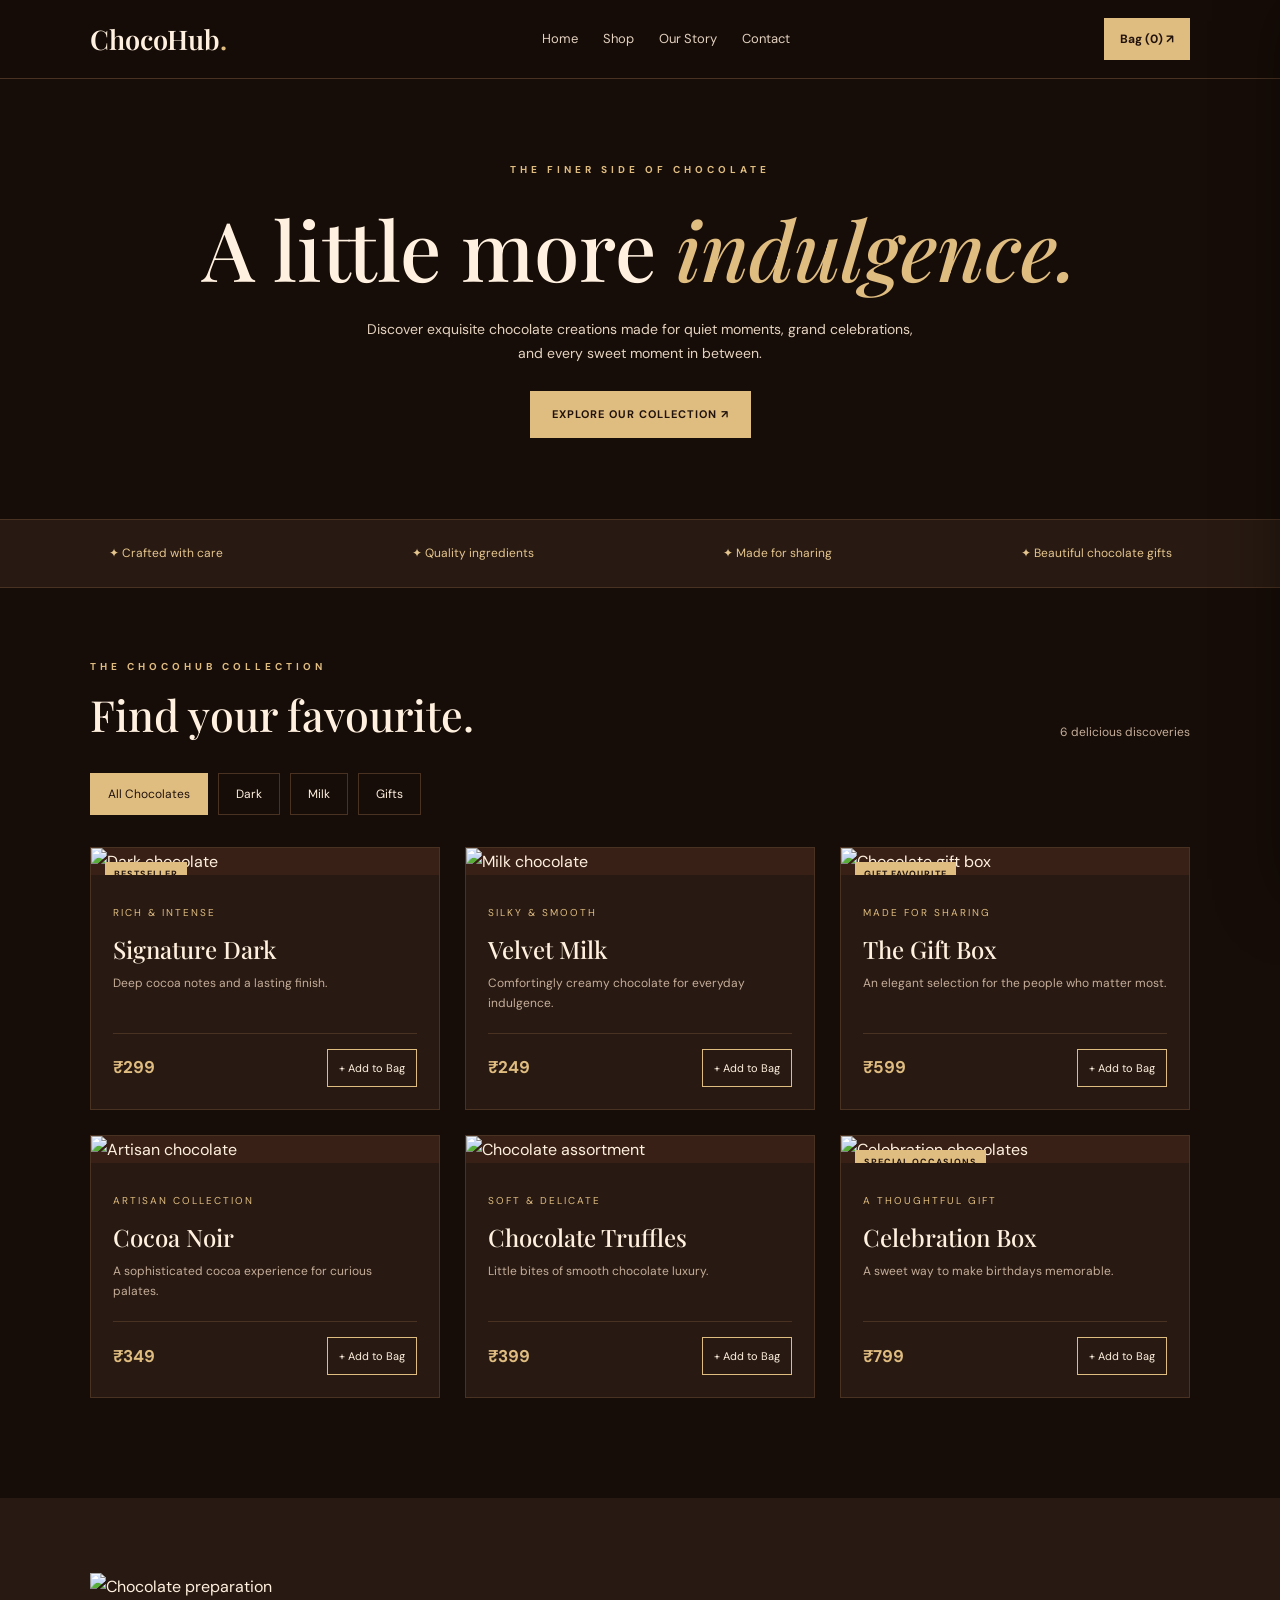
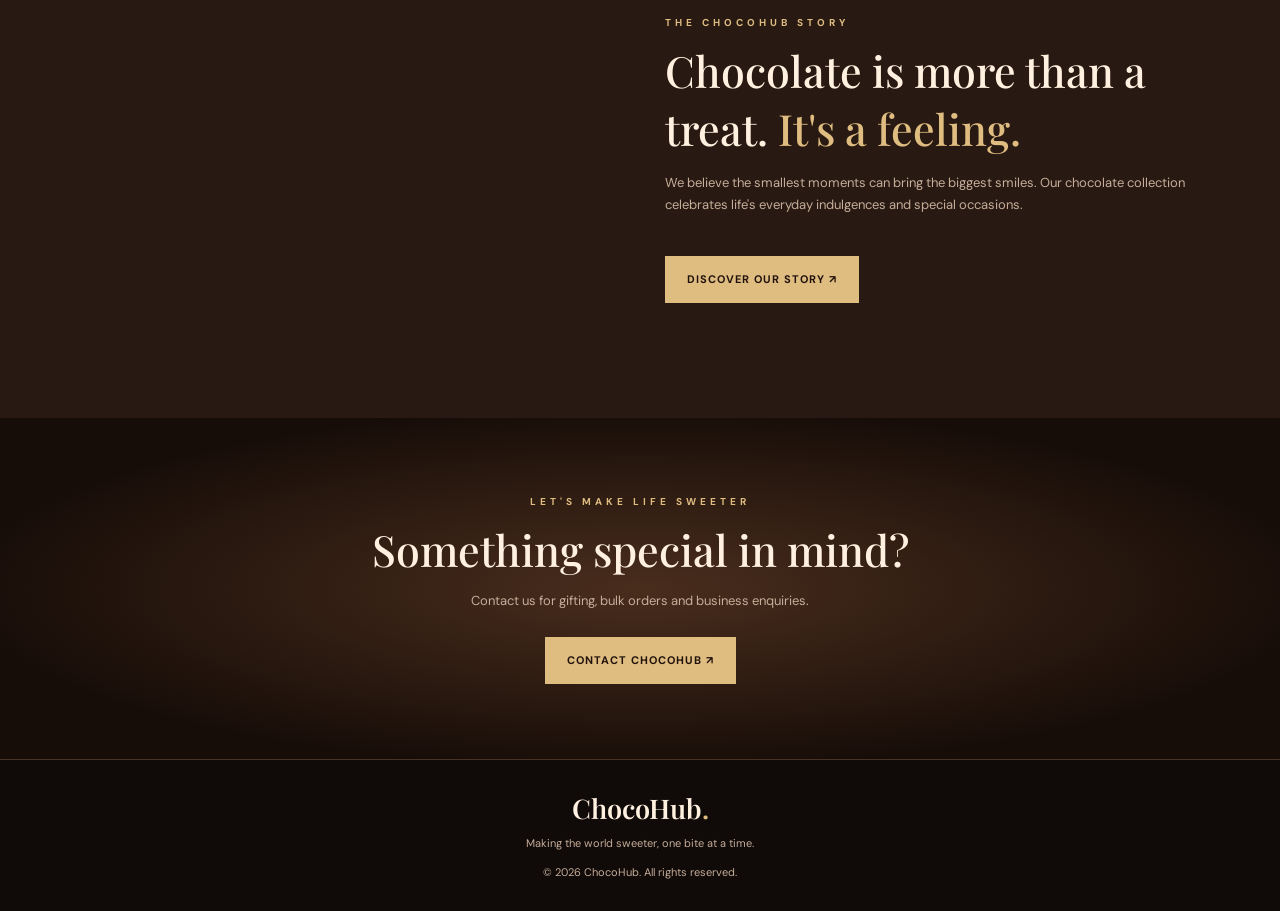
==== products.html @ d2ad532e "added home and products page" ====
<!DOCTYPE html>
<html lang="en">
<head>
<meta charset="UTF-8">
<meta name="viewport" content="width=device-width, initial-scale=1.0">
<title>ChocoHub | Premium Chocolate Collection</title>
<link href="https://fonts.googleapis.com/css2?family=Playfair+Display:wght@400;500;600;700&family=DM+Sans:wght@400;500;600;700&display=swap" rel="stylesheet">
<style>
:root{--bg:#170d08;--card:#281a12;--gold:#dfbc80;--cream:#fff0df;--muted:#c5ad99;--line:#493222}
*{box-sizing:border-box;margin:0;padding:0}
html{scroll-behavior:smooth}
body{background:var(--bg);color:var(--cream);font-family:'DM Sans',sans-serif;line-height:1.7}
a{color:inherit;text-decoration:none}
button{font:inherit;cursor:pointer}
.navbar{position:sticky;top:0;z-index:10;background:#170d08f5;border-bottom:1px solid var(--line);padding:18px 7%;display:flex;align-items:center;justify-content:space-between;gap:20px}
.logo{font:600 27px 'Playfair Display',serif}
.logo span{color:var(--gold)}
.nav-links{display:flex;gap:25px;font-size:13px;color:#e2d1c0}
.nav-links a:hover{color:var(--gold)}
.cart-button{background:var(--gold);color:#21130c;padding:11px 16px;border:0;font-size:12px;font-weight:bold}
.hero{min-height:440px;display:grid;place-items:center;text-align:center;position:relative;isolation:isolate;overflow:hidden;padding:80px 20px}
.hero:before{content:"";position:absolute;inset:0;z-index:-2;background:url('https://images.unsplash.com/photo-1548907040-4d42bfc2f0c9?auto=format&fit=crop&w=1800&q=85') center/cover}
.hero:after{content:"";position:absolute;inset:0;z-index:-1;background:linear-gradient(90deg,#170d08e8,#170d0866,#170d08e8),linear-gradient(0deg,var(--bg),transparent)}
.eyebrow{font-size:10px;letter-spacing:4px;color:var(--gold);font-weight:bold}
h1{font:500 clamp(45px,8vw,82px)/1.15 'Playfair Display',serif;margin:23px 0}
h1 em{color:var(--gold)}
.hero p{max-width:550px;margin:auto;color:#e5d3c1;font-size:14px}
.btn{display:inline-block;background:var(--gold);color:#21130c;padding:14px 22px;margin-top:25px;font-size:11px;font-weight:bold;letter-spacing:1px}
.benefits{display:flex;justify-content:space-around;gap:18px;flex-wrap:wrap;padding:23px;background:#281a12;border-block:1px solid var(--line);font-size:12px;color:#e5c58e}
.shop{max-width:1400px;margin:auto;padding:70px 7% 100px}
.shop-heading{display:flex;justify-content:space-between;align-items:end;gap:20px;flex-wrap:wrap;margin-bottom:30px}
h2{font:500 clamp(30px,4vw,43px) 'Playfair Display',serif;margin-top:10px}
.muted{font-size:12px;color:var(--muted)}
.filters{display:flex;flex-wrap:wrap;gap:10px;margin-bottom:32px}
.filter{border:1px solid var(--line);background:transparent;color:var(--cream);padding:10px 17px;font-size:12px}
.filter.active,.filter:hover{background:var(--gold);color:#21130c;border-color:var(--gold)}
.grid{display:grid;grid-template-columns:repeat(3,minmax(0,1fr));gap:25px}
.card{background:var(--card);border:1px solid var(--line);overflow:hidden;transition:.3s}
.card:hover{transform:translateY(-5px);border-color:var(--gold)}
.card[hidden]{display:none}
.photo{position:relative;overflow:hidden;background:#382016}
.photo img{width:100%;height:270px;object-fit:cover;transition:transform .5s}
.card:hover .photo img{transform:scale(1.05)}
.tag{position:absolute;top:14px;left:14px;background:var(--gold);color:#21130c;padding:5px 9px;font-size:9px;font-weight:bold;letter-spacing:1px}
.info{padding:22px}
.type{font-size:10px;letter-spacing:2px;color:var(--gold)}
.info h3{font:500 24px 'Playfair Display',serif;margin:8px 0}
.info p{color:var(--muted);font-size:12px;min-height:42px}
.bottom{display:flex;align-items:center;justify-content:space-between;gap:8px;margin-top:18px;padding-top:15px;border-top:1px solid var(--line)}
.price{color:var(--gold);font-weight:bold;font-size:17px}
.add{background:transparent;border:1px solid var(--gold);color:var(--cream);padding:9px 11px;font-size:11px}
.add:hover{background:var(--gold);color:#21130c}
.story{display:grid;grid-template-columns:1fr 1fr;gap:50px;align-items:center;padding:75px 7%;background:var(--card)}
.story img{width:100%;height:370px;object-fit:cover}
.story p{color:var(--muted);font-size:13px;margin:15px 0}
.contact{text-align:center;padding:75px 20px;background:radial-gradient(ellipse,#492d1d,#170d08 75%)}
.contact p{color:var(--muted);font-size:13px;margin-top:12px}
footer{text-align:center;padding:30px 15px;background:#100a08;color:var(--muted);font-size:11px;border-top:1px solid var(--line)}
footer .logo{display:block;color:var(--cream);margin-bottom:8px}
.cart{position:fixed;z-index:30;right:0;top:0;height:100%;width:min(400px,100%);padding:25px;background:#21150f;border-left:1px solid var(--line);box-shadow:-20px 0 60px #0006;overflow-y:auto;transform:translateX(105%);transition:transform .3s}
.cart.open{transform:translateX(0)}
.cart-head{display:flex;justify-content:space-between;align-items:center;border-bottom:1px solid var(--line);padding-bottom:18px}
.cart-head h2{font-size:25px}
.close{border:0;background:none;color:var(--cream);font-size:27px}
.item{display:flex;justify-content:space-between;gap:12px;padding:14px 0;border-bottom:1px solid var(--line)}
.item h3{font-size:13px}
.item p{font-size:12px;color:var(--gold)}
.remove{border:0;background:none;color:#e8b9a3;font-size:10px}
.total{display:flex;justify-content:space-between;margin:22px 0;font-weight:bold}
.checkout{width:100%;padding:14px;border:0;background:var(--gold);color:#21130c;font-size:11px;font-weight:bold}
@media(max-width:800px){.navbar{padding:16px 4%}.nav-links{gap:12px;font-size:11px}.grid{grid-template-columns:repeat(2,minmax(0,1fr))}.shop{padding-inline:5%}}
@media(max-width:560px){.navbar{flex-wrap:wrap}.logo{font-size:23px}.nav-links{order:3;width:100%;justify-content:space-between}.grid{grid-template-columns:1fr;max-width:420px;margin:auto}.photo img{height:280px}.story{grid-template-columns:1fr;padding:45px 6%;gap:25px}.story img{height:260px}.hero{min-height:380px}}
</style>
</head>
<body>

<header class="navbar">
<a class="logo" href="index.html">ChocoHub<span>.</span></a>
<nav class="nav-links">
<a href="index.html">Home</a>
<a href="#products">Shop</a>
<a href="#story">Our Story</a>
<a href="#contact">Contact</a>
</nav>
<button class="cart-button" id="openCart">Bag (<span id="count">0</span>) ↗</button>
</header>

<section class="hero">
<div>
<div class="eyebrow">THE FINER SIDE OF CHOCOLATE</div>
<h1>A little more <em>indulgence.</em></h1>
<p>Discover exquisite chocolate creations made for quiet moments, grand celebrations, and every sweet moment in between.</p>
<a href="#products" class="btn">EXPLORE OUR COLLECTION ↗</a>
</div>
</section>

<div class="benefits">
<div>✦ Crafted with care</div><div>✦ Quality ingredients</div><div>✦ Made for sharing</div><div>✦ Beautiful chocolate gifts</div>
</div>

<main>
<section class="shop" id="products">
<div class="shop-heading">
<div><div class="eyebrow">THE CHOCOHUB COLLECTION</div><h2>Find your favourite.</h2></div>
<p class="muted" id="result">6 delicious discoveries</p>
</div>
<div class="filters">
<button class="filter active" data-cat="all">All Chocolates</button>
<button class="filter" data-cat="dark">Dark</button>
<button class="filter" data-cat="milk">Milk</button>
<button class="filter" data-cat="gifts">Gifts</button>
</div>

<div class="grid">
<article class="card" data-category="dark">
<div class="photo"><img src="https://images.unsplash.com/photo-1606313564200-e75d5e30476c?auto=format&fit=crop&w=800&q=85" alt="Dark chocolate" loading="lazy" onerror="this.onerror=null;this.src='https://placehold.co/600x400/382016/F0D2A0?text=Dark+Chocolate'"><span class="tag">BESTSELLER</span></div>
<div class="info"><span class="type">RICH & INTENSE</span><h3>Signature Dark</h3><p>Deep cocoa notes and a lasting finish.</p><div class="bottom"><span class="price">₹299</span><button class="add" data-name="Signature Dark" data-price="299">+ Add to Bag</button></div></div>
</article>

<article class="card" data-category="milk">
<div class="photo"><img src="https://images.unsplash.com/photo-1481391319762-47dff72954d9?auto=format&fit=crop&w=800&q=85" alt="Milk chocolate" loading="lazy" onerror="this.onerror=null;this.src='https://placehold.co/600x400/382016/F0D2A0?text=Milk+Chocolate'"></div>
<div class="info"><span class="type">SILKY & SMOOTH</span><h3>Velvet Milk</h3><p>Comfortingly creamy chocolate for everyday indulgence.</p><div class="bottom"><span class="price">₹249</span><button class="add" data-name="Velvet Milk" data-price="249">+ Add to Bag</button></div></div>
</article>

<article class="card" data-category="gifts">
<div class="photo"><img src="https://images.unsplash.com/photo-1549007994-cb92caebd54b?auto=format&fit=crop&w=800&q=85" alt="Chocolate gift box" loading="lazy" onerror="this.onerror=null;this.src='https://placehold.co/600x400/382016/F0D2A0?text=Chocolate+Gifts'"><span class="tag">GIFT FAVOURITE</span></div>
<div class="info"><span class="type">MADE FOR SHARING</span><h3>The Gift Box</h3><p>An elegant selection for the people who matter most.</p><div class="bottom"><span class="price">₹599</span><button class="add" data-name="The Gift Box" data-price="599">+ Add to Bag</button></div></div>
</article>

<article class="card" data-category="dark">
<div class="photo"><img src="https://images.unsplash.com/photo-1511381939415-e44015466834?auto=format&fit=crop&w=800&q=85" alt="Artisan chocolate" loading="lazy" onerror="this.onerror=null;this.src='https://placehold.co/600x400/382016/F0D2A0?text=Artisan+Chocolate'"></div>
<div class="info"><span class="type">ARTISAN COLLECTION</span><h3>Cocoa Noir</h3><p>A sophisticated cocoa experience for curious palates.</p><div class="bottom"><span class="price">₹349</span><button class="add" data-name="Cocoa Noir" data-price="349">+ Add to Bag</button></div></div>
</article>

<article class="card" data-category="milk">
<div class="photo"><img src="https://images.unsplash.com/photo-1548907040-4d42bfc2f0c9?auto=format&fit=crop&w=800&q=85" alt="Chocolate assortment" loading="lazy" onerror="this.onerror=null;this.src='https://placehold.co/600x400/382016/F0D2A0?text=Chocolate+Truffles'"></div>
<div class="info"><span class="type">SOFT & DELICATE</span><h3>Chocolate Truffles</h3><p>Little bites of smooth chocolate luxury.</p><div class="bottom"><span class="price">₹399</span><button class="add" data-name="Chocolate Truffles" data-price="399">+ Add to Bag</button></div></div>
</article>

<article class="card" data-category="gifts">
<div class="photo"><img src="https://images.unsplash.com/photo-1481391319762-47dff72954d9?auto=format&fit=crop&w=800&q=85" alt="Celebration chocolates" loading="lazy" onerror="this.onerror=null;this.src='https://placehold.co/600x400/382016/F0D2A0?text=Celebration+Box'"><span class="tag">SPECIAL OCCASIONS</span></div>
<div class="info"><span class="type">A THOUGHTFUL GIFT</span><h3>Celebration Box</h3><p>A sweet way to make birthdays memorable.</p><div class="bottom"><span class="price">₹799</span><button class="add" data-name="Celebration Box" data-price="799">+ Add to Bag</button></div></div>
</article>
</div>
</section>

<section class="story" id="story">
<img src="https://images.unsplash.com/photo-1575377427642-087cf684f29d?auto=format&fit=crop&w=1000&q=85" alt="Chocolate preparation" loading="lazy" onerror="this.onerror=null;this.src='https://placehold.co/800x500/382016/F0D2A0?text=Our+Story'">
<div><div class="eyebrow">THE CHOCOHUB STORY</div><h2>Chocolate is more than a treat. <span style="color:var(--gold)">It's a feeling.</span></h2><p class="muted">We believe the smallest moments can bring the biggest smiles. Our chocolate collection celebrates life's everyday indulgences and special occasions.</p><a class="btn" href="index.html#about">DISCOVER OUR STORY ↗</a></div>
</section>

<section class="contact" id="contact">
<div class="eyebrow">LET'S MAKE LIFE SWEETER</div>
<h2>Something special in mind?</h2>
<p>Contact us for gifting, bulk orders and business enquiries.</p>
<a class="btn" href="mailto:hello@chocohub.com?subject=ChocoHub%20Enquiry">CONTACT CHOCOHUB ↗</a>
</section>
</main>

<aside class="cart" id="cart" aria-label="Shopping bag">
<div class="cart-head"><h2>Your chocolate bag</h2><button class="close" id="closeCart" aria-label="Close cart">×</button></div>
<div id="items"><p class="empty">Your bag is waiting for something sweet.</p></div>
<div class="total"><span>Total</span><span id="total">₹0</span></div>
<button class="checkout" id="checkout">ENQUIRE ABOUT YOUR ORDER ↗</button>
<p class="muted" style="margin-top:12px">Demo cart only. Payments are not processed here.</p>
</aside>

<footer><a class="logo" href="index.html">ChocoHub<span>.</span></a><p>Making the world sweeter, one bite at a time.</p><p style="margin-top:10px">© <span id="year"></span> ChocoHub. All rights reserved.</p></footer>

<script>
const cart=[];
const panel=document.getElementById('cart');
document.getElementById('year').textContent=new Date().getFullYear();

document.getElementById('openCart').onclick=()=>panel.classList.add('open');
document.getElementById('closeCart').onclick=()=>panel.classList.remove('open');

function renderCart(){
const items=document.getElementById('items');
items.innerHTML='';
if(!cart.length)items.innerHTML='<p class="empty">Your bag is waiting for something sweet.</p>';
cart.forEach((item,index)=>{
const row=document.createElement('div');row.className='item';
const details=document.createElement('div');
const name=document.createElement('h3');name.textContent=item.name+' × '+item.qty;
const price=document.createElement('p');price.textContent='₹'+item.price*item.qty;
details.append(name,price);
const remove=document.createElement('button');remove.className='remove';remove.textContent='REMOVE';
remove.onclick=()=>{cart.splice(index,1);renderCart()};
row.append(details,remove);items.append(row);
});
document.getElementById('count').textContent=cart.reduce((s,i)=>s+i.qty,0);
document.getElementById('total').textContent='₹'+cart.reduce((s,i)=>s+i.price*i.qty,0).toLocaleString('en-IN');
}

document.querySelectorAll('.add').forEach(button=>{
button.onclick=()=>{
const name=button.dataset.name,price=Number(button.dataset.price);
const existing=cart.find(i=>i.name===name);
if(existing)existing.qty++;else cart.push({name,price,qty:1});
renderCart();
button.textContent='ADDED ✓';
setTimeout(()=>button.textContent='+ Add to Bag',1000);
};
});

document.querySelectorAll('.filter').forEach(button=>{
button.onclick=()=>{
document.querySelectorAll('.filter').forEach(b=>b.classList.remove('active'));
button.classList.add('active');
const cat=button.dataset.cat;let count=0;
document.querySelectorAll('.card').forEach(card=>{
const show=cat==='all'||card.dataset.category===cat;
card.hidden=!show;if(show)count++;
});
document.getElementById('result').textContent=count+' delicious discoveries';
};
});

document.getElementById('checkout').onclick=()=>{
if(!cart.length){alert('Your bag is empty! Add a chocolate first.');return;}
const lines=cart.map(i=>i.name+' × '+i.qty+' = ₹'+i.price*i.qty).join('\n');
const total=cart.reduce((s,i)=>s+i.price*i.qty,0);
location.href='mailto:hello@chocohub.com?subject='+encodeURIComponent('ChocoHub Order Enquiry')+'&body='+encodeURIComponent('Hello ChocoHub,\n\nI would like to enquire about:\n\n'+lines+'\n\nTotal: ₹'+total);
};
</script>
</body>
</html>
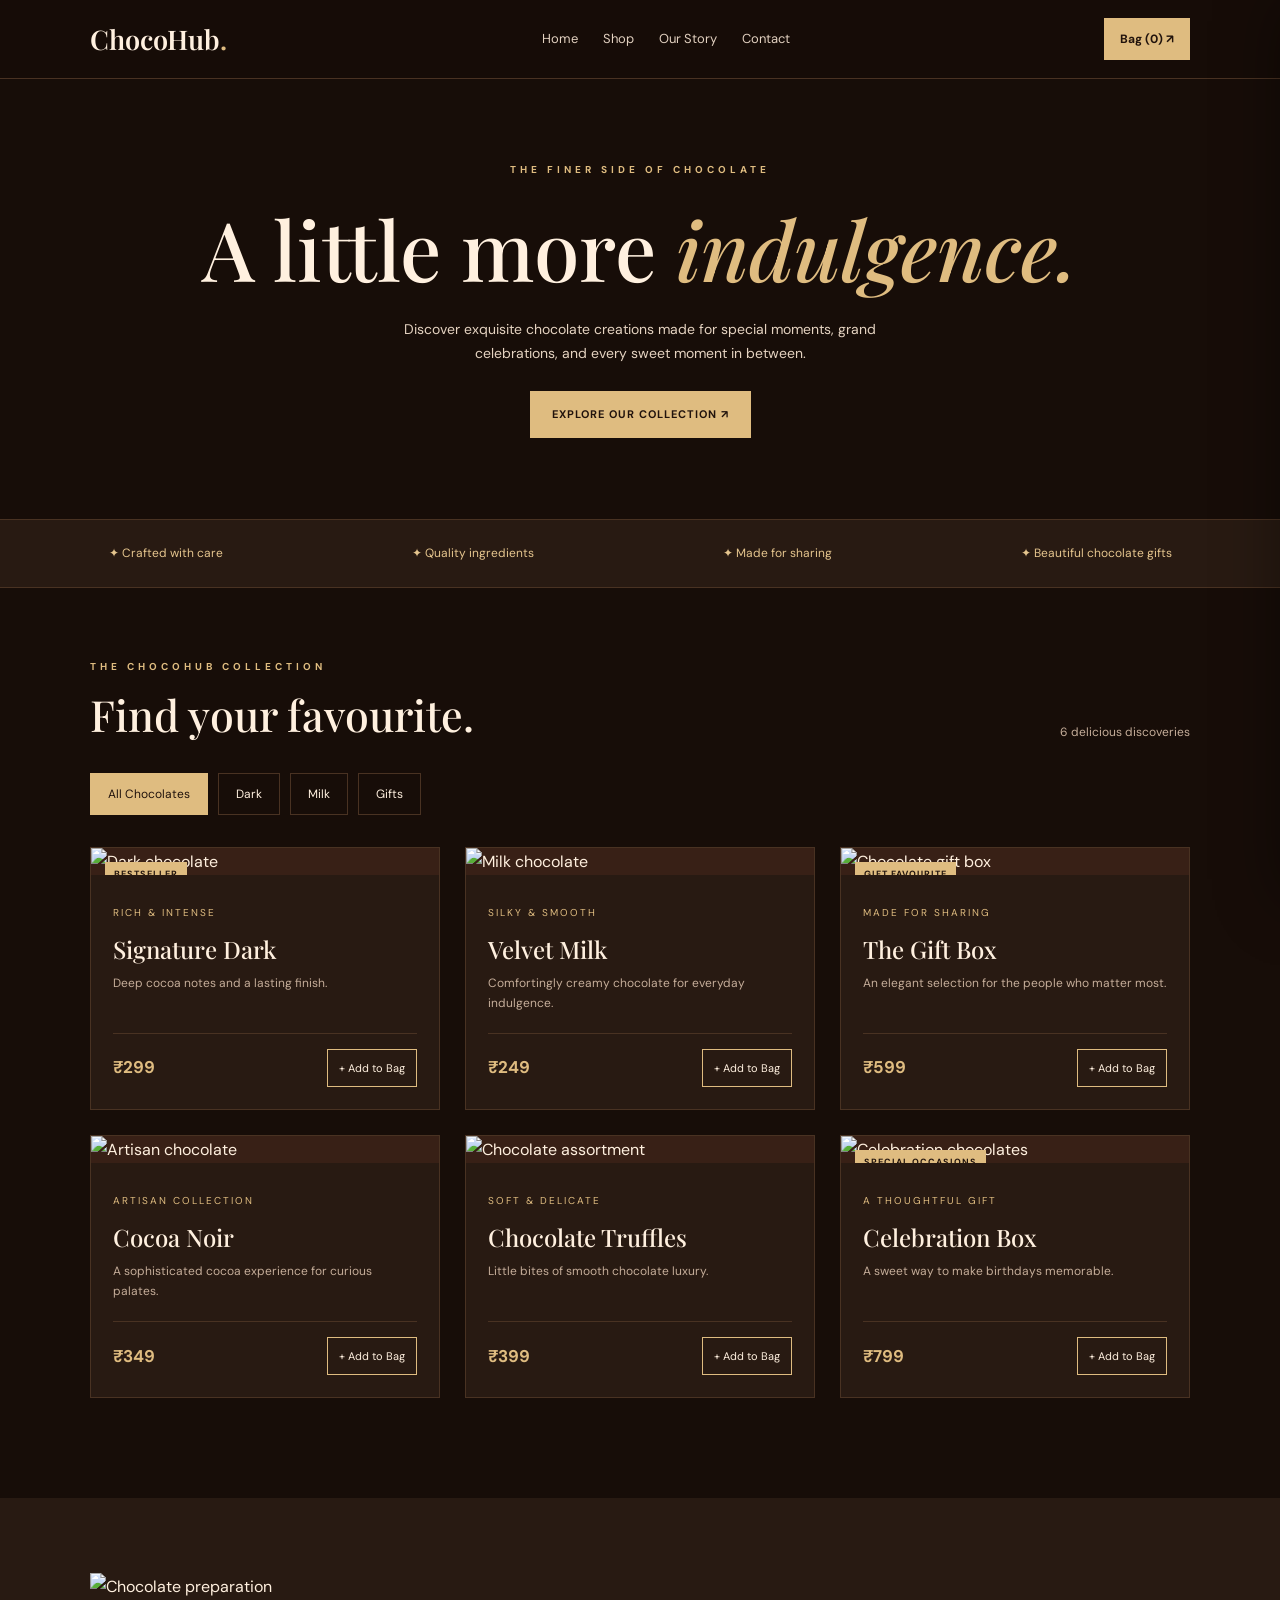
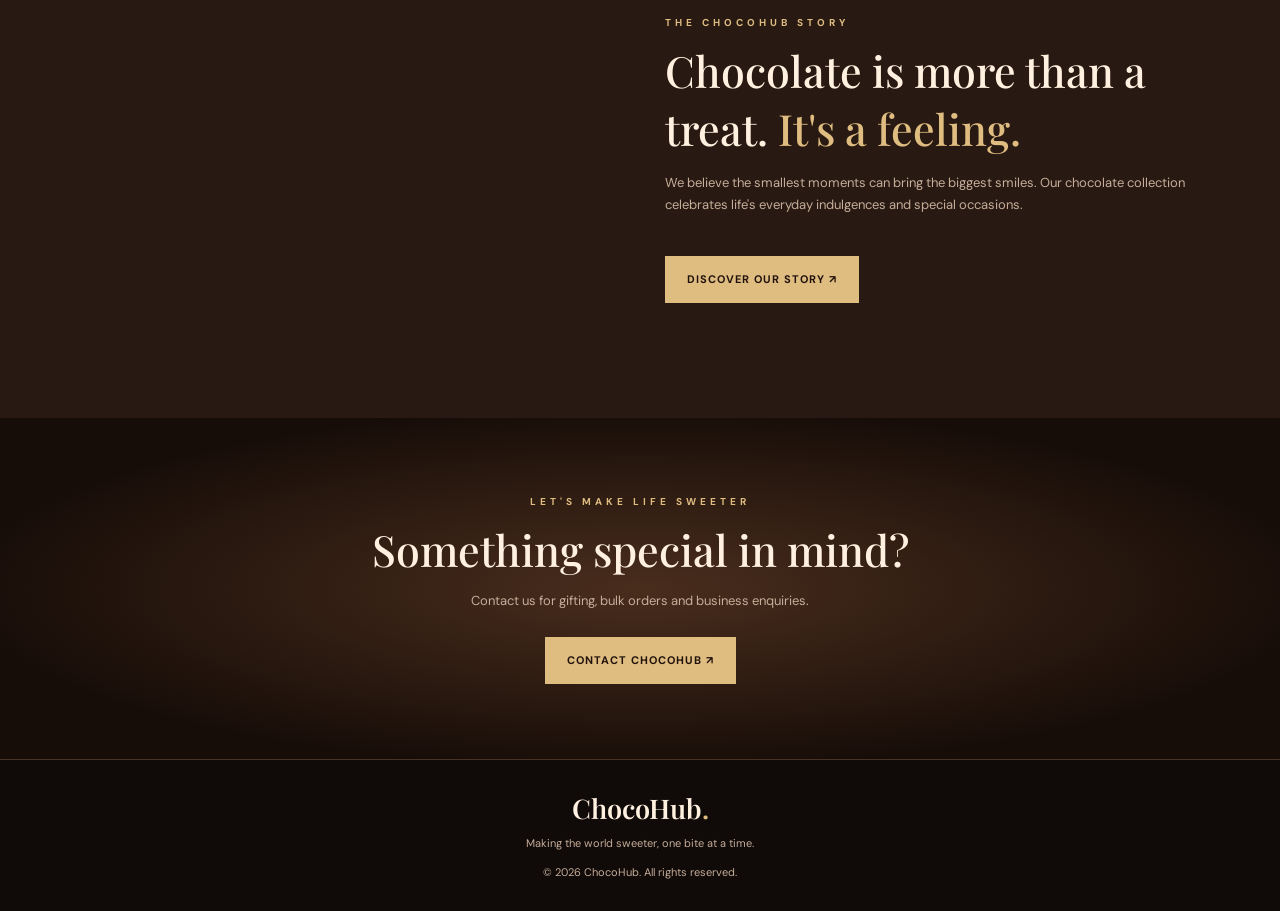
==== commit e5a7df1f: "changes in products page" ====
--- a/products.html
+++ b/products.html
@@ -89,7 +89,7 @@
 <div>
 <div class="eyebrow">THE FINER SIDE OF CHOCOLATE</div>
 <h1>A little more <em>indulgence.</em></h1>
-<p>Discover exquisite chocolate creations made for quiet moments, grand celebrations, and every sweet moment in between.</p>
+<p>Discover exquisite chocolate creations made for special moments, grand celebrations, and every sweet moment in between.</p>
 <a href="#products" class="btn">EXPLORE OUR COLLECTION ↗</a>
 </div>
 </section>
